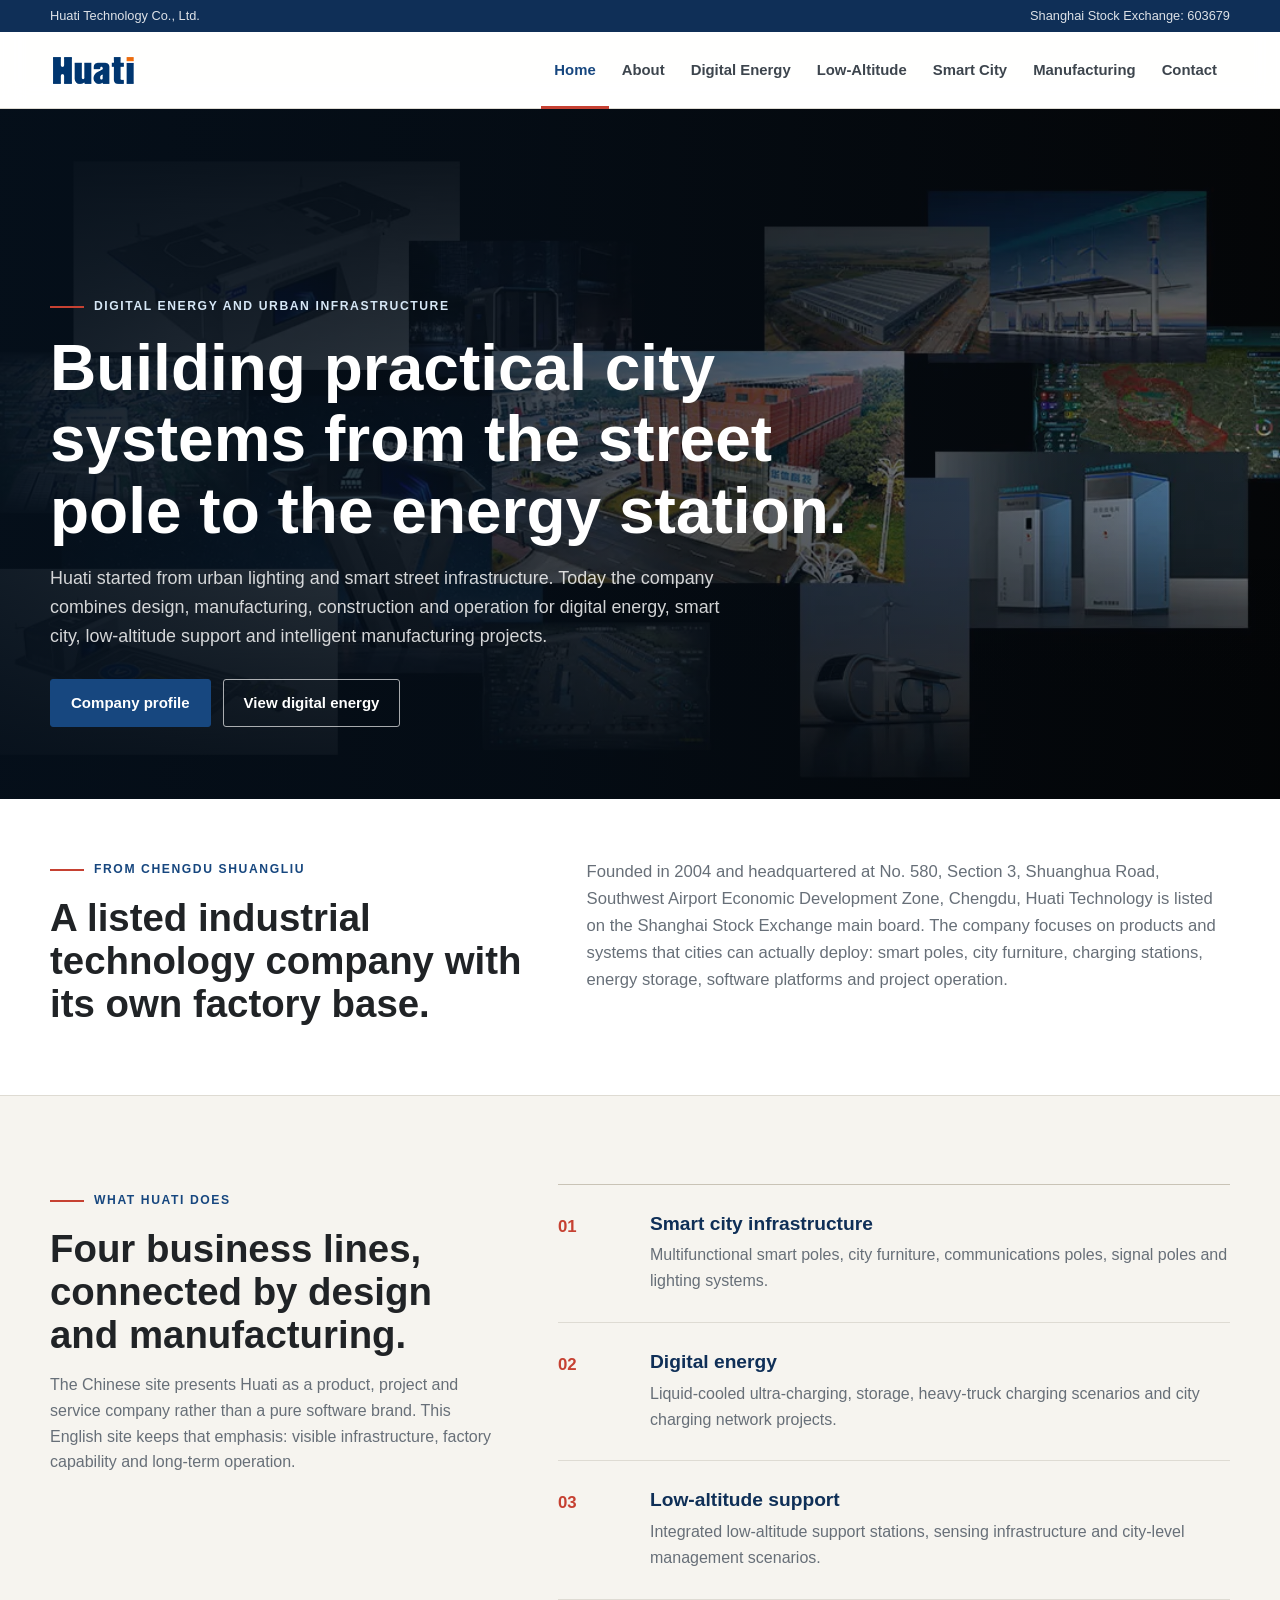
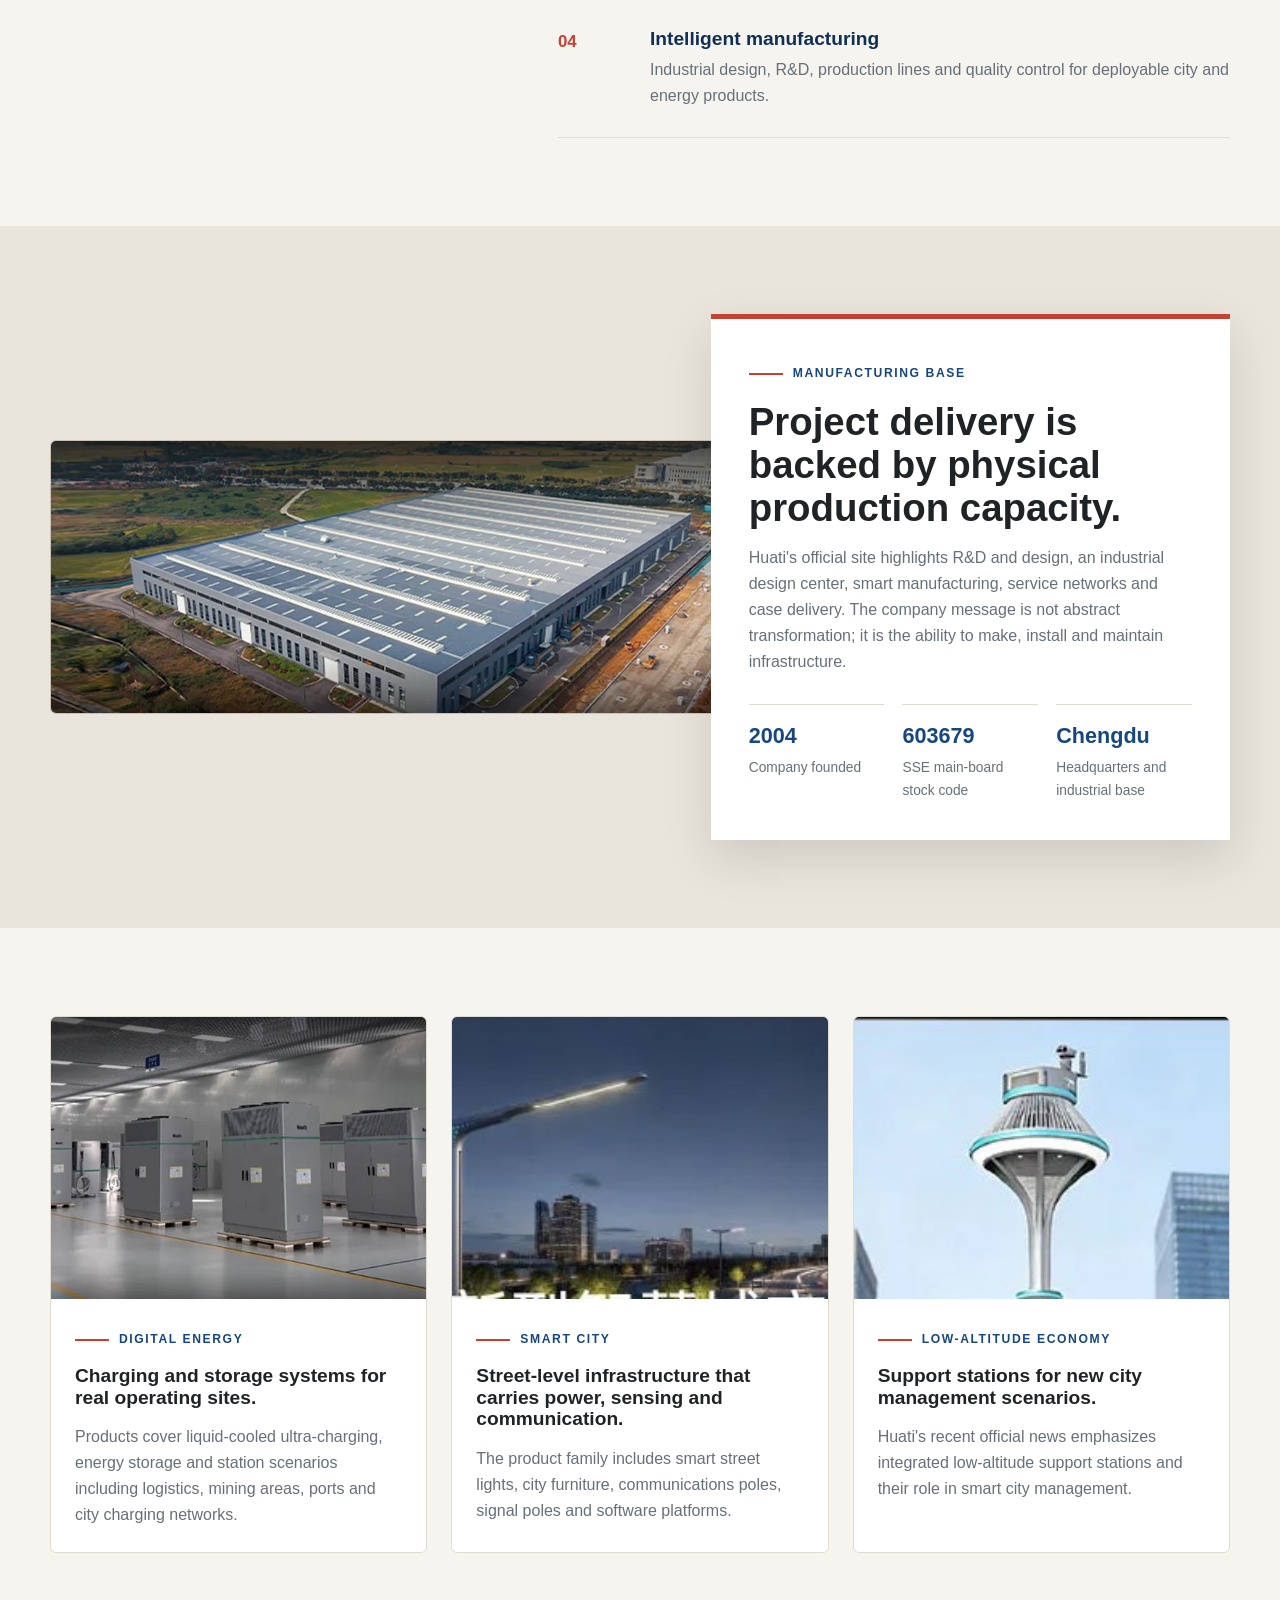
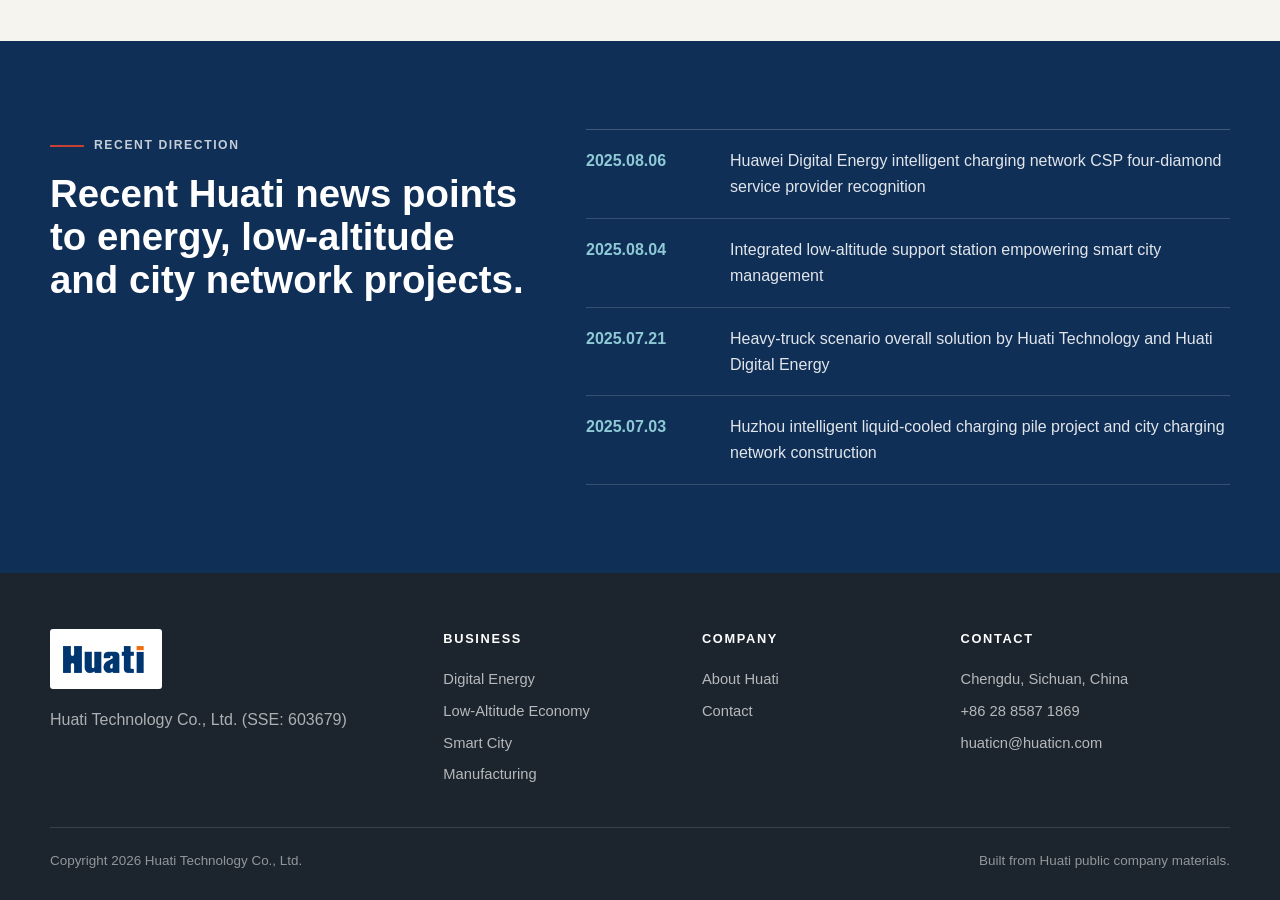
==== index.html @ 1b8c48bc "Initial Huati English website" ====
﻿<!doctype html>
<html lang="en">
<head>
  <meta charset="utf-8">
  <meta name="viewport" content="width=device-width, initial-scale=1">
  <title>Huati Technology | Digital Energy, Smart City and Urban Infrastructure</title>
  <meta name="description" content="Huati Technology Co., Ltd. (SSE: 603679) is a Chengdu-based listed company delivering smart city infrastructure, digital energy, intelligent manufacturing and low-altitude support systems.">
  <link rel="stylesheet" href="css/style.css">
  <link rel="icon" href="images/huati-logo-en.png">
</head>
<body>

<header class="site-header">
  <div class="topbar">
    <div class="wrap topbar-inner">
      <span>Huati Technology Co., Ltd.</span>
      <span>Shanghai Stock Exchange: 603679</span>
    </div>
  </div>
  <div class="wrap nav">
    <a class="brand" href="index.html" aria-label="Huati Technology home">
      <img src="images/huati-logo-en.png" alt="Huati Technology">
    </a>
    <button class="nav-toggle" aria-label="Menu"><span></span><span></span><span></span></button>
    <ul class="nav-links">
      <li><a href="index.html" class="active">Home</a></li>
      <li><a href="about.html">About</a></li>
      <li><a href="digital-energy.html">Digital Energy</a></li>
      <li><a href="low-altitude.html">Low-Altitude</a></li>
      <li><a href="smart-city.html">Smart City</a></li>
      <li><a href="manufacturing.html">Manufacturing</a></li>
      <li><a href="contact.html">Contact</a></li>
    </ul>
  </div>
</header>

<main>
  <section class="hero hero--home">
    <div class="hero-photo">
      <img src="images/collage.jpg" alt="Huati smart city, energy and manufacturing project collage">
    </div>
    <div class="wrap hero-panel">
      <p class="kicker">Digital energy and urban infrastructure</p>
      <h1>Building practical city systems from the street pole to the energy station.</h1>
      <p class="hero-lead">Huati started from urban lighting and smart street infrastructure. Today the company combines design, manufacturing, construction and operation for digital energy, smart city, low-altitude support and intelligent manufacturing projects.</p>
      <div class="hero-actions">
        <a href="about.html" class="btn btn--primary">Company profile</a>
        <a href="digital-energy.html" class="btn btn--plain">View digital energy</a>
      </div>
    </div>
  </section>

  <section class="section intro-strip">
    <div class="wrap intro-grid">
      <div>
        <p class="kicker">From Chengdu Shuangliu</p>
        <h2>A listed industrial technology company with its own factory base.</h2>
      </div>
      <p>Founded in 2004 and headquartered at No. 580, Section 3, Shuanghua Road, Southwest Airport Economic Development Zone, Chengdu, Huati Technology is listed on the Shanghai Stock Exchange main board. The company focuses on products and systems that cities can actually deploy: smart poles, city furniture, charging stations, energy storage, software platforms and project operation.</p>
    </div>
  </section>

  <section class="section">
    <div class="wrap feature-row">
      <div class="feature-copy">
        <p class="kicker">What Huati does</p>
        <h2>Four business lines, connected by design and manufacturing.</h2>
        <p>The Chinese site presents Huati as a product, project and service company rather than a pure software brand. This English site keeps that emphasis: visible infrastructure, factory capability and long-term operation.</p>
      </div>
      <div class="business-list">
        <a href="smart-city.html" class="business-item reveal">
          <span>01</span>
          <div>
            <h3>Smart city infrastructure</h3>
            <p>Multifunctional smart poles, city furniture, communications poles, signal poles and lighting systems.</p>
          </div>
        </a>
        <a href="digital-energy.html" class="business-item reveal">
          <span>02</span>
          <div>
            <h3>Digital energy</h3>
            <p>Liquid-cooled ultra-charging, storage, heavy-truck charging scenarios and city charging network projects.</p>
          </div>
        </a>
        <a href="low-altitude.html" class="business-item reveal">
          <span>03</span>
          <div>
            <h3>Low-altitude support</h3>
            <p>Integrated low-altitude support stations, sensing infrastructure and city-level management scenarios.</p>
          </div>
        </a>
        <a href="manufacturing.html" class="business-item reveal">
          <span>04</span>
          <div>
            <h3>Intelligent manufacturing</h3>
            <p>Industrial design, R&D, production lines and quality control for deployable city and energy products.</p>
          </div>
        </a>
      </div>
    </div>
  </section>

  <section class="section section--image">
    <div class="wrap image-story">
      <figure class="wide-photo reveal">
        <img src="images/factory-aerial.jpg" alt="Huati intelligent manufacturing base aerial view">
      </figure>
      <div class="story-card reveal">
        <p class="kicker">Manufacturing base</p>
        <h2>Project delivery is backed by physical production capacity.</h2>
        <p>Huati's official site highlights R&D and design, an industrial design center, smart manufacturing, service networks and case delivery. The company message is not abstract transformation; it is the ability to make, install and maintain infrastructure.</p>
        <dl class="fact-list">
          <div><dt>2004</dt><dd>Company founded</dd></div>
          <div><dt>603679</dt><dd>SSE main-board stock code</dd></div>
          <div><dt>Chengdu</dt><dd>Headquarters and industrial base</dd></div>
        </dl>
      </div>
    </div>
  </section>

  <section class="section">
    <div class="wrap project-grid">
      <article class="project-card reveal">
        <img src="images/ultracharging-factory.jpg" alt="Liquid-cooled ultra-charging equipment in Huati factory">
        <div>
          <p class="kicker">Digital energy</p>
          <h3>Charging and storage systems for real operating sites.</h3>
          <p>Products cover liquid-cooled ultra-charging, energy storage and station scenarios including logistics, mining areas, ports and city charging networks.</p>
        </div>
      </article>
      <article class="project-card reveal">
        <img src="images/pillar-smartcity.jpg" alt="Smart city pole and urban infrastructure">
        <div>
          <p class="kicker">Smart city</p>
          <h3>Street-level infrastructure that carries power, sensing and communication.</h3>
          <p>The product family includes smart street lights, city furniture, communications poles, signal poles and software platforms.</p>
        </div>
      </article>
      <article class="project-card reveal">
        <img src="images/pillar-lowaltitude.jpg" alt="Low-altitude support infrastructure concept">
        <div>
          <p class="kicker">Low-altitude economy</p>
          <h3>Support stations for new city management scenarios.</h3>
          <p>Huati's recent official news emphasizes integrated low-altitude support stations and their role in smart city management.</p>
        </div>
      </article>
    </div>
  </section>

  <section class="section news-band">
    <div class="wrap news-layout">
      <div>
        <p class="kicker">Recent direction</p>
        <h2>Recent Huati news points to energy, low-altitude and city network projects.</h2>
      </div>
      <ul class="news-list">
        <li><span>2025.08.06</span>Huawei Digital Energy intelligent charging network CSP four-diamond service provider recognition</li>
        <li><span>2025.08.04</span>Integrated low-altitude support station empowering smart city management</li>
        <li><span>2025.07.21</span>Heavy-truck scenario overall solution by Huati Technology and Huati Digital Energy</li>
        <li><span>2025.07.03</span>Huzhou intelligent liquid-cooled charging pile project and city charging network construction</li>
      </ul>
    </div>
  </section>
</main>

<footer class="site-footer">
  <div class="wrap footer-top">
    <div class="footer-brand">
      <img src="images/huati-logo-en.png" alt="Huati Technology">
      <p>Huati Technology Co., Ltd. (SSE: 603679)</p>
    </div>
    <div class="footer-col">
      <h5>Business</h5>
      <a href="digital-energy.html">Digital Energy</a>
      <a href="low-altitude.html">Low-Altitude Economy</a>
      <a href="smart-city.html">Smart City</a>
      <a href="manufacturing.html">Manufacturing</a>
    </div>
    <div class="footer-col">
      <h5>Company</h5>
      <a href="about.html">About Huati</a>
      <a href="contact.html">Contact</a>
    </div>
    <div class="footer-col">
      <h5>Contact</h5>
      <span>Chengdu, Sichuan, China</span>
      <a href="tel:+862885871869">+86 28 8587 1869</a>
      <a href="mailto:huaticn@huaticn.com">huaticn@huaticn.com</a>
    </div>
  </div>
  <div class="wrap footer-bottom">
    <span>Copyright 2026 Huati Technology Co., Ltd.</span>
    <span>Built from Huati public company materials.</span>
  </div>
</footer>

<script src="js/main.js"></script>
</body>
</html>
---- css/style.css ----
/* Huati Technology English site */
:root {
  --paper: #f6f4ef;
  --white: #ffffff;
  --ink: #202326;
  --muted: #676f78;
  --faint: #8d959c;
  --line: #dedbd3;
  --line-strong: #c9c3b6;
  --blue: #17477f;
  --blue-deep: #0f2f57;
  --cyan: #2b8fa3;
  --red: #c64132;
  --gold: #b58a45;
  --maxw: 1180px;
  --radius: 6px;
  --ease: cubic-bezier(.22,.61,.36,1);
  --font: "Segoe UI", Arial, "Helvetica Neue", sans-serif;
}

* { box-sizing: border-box; }
html { scroll-behavior: smooth; }
body {
  margin: 0;
  font-family: var(--font);
  color: var(--ink);
  background: var(--paper);
  line-height: 1.62;
  -webkit-font-smoothing: antialiased;
  overflow-x: hidden;
}

img { display: block; max-width: 100%; }
a { color: inherit; text-decoration: none; }
.wrap { width: min(var(--maxw), calc(100% - 48px)); margin: 0 auto; }

h1, h2, h3, h4 { margin: 0 0 16px; line-height: 1.12; font-weight: 650; letter-spacing: 0; }
h1 { font-size: clamp(2.45rem, 5vw, 4.85rem); }
h2 { font-size: clamp(1.85rem, 3vw, 3rem); }
h3 { font-size: 1.2rem; }
p { margin: 0 0 18px; color: var(--muted); }
.gold { color: var(--gold); }
.kicker,
.eyebrow {
  display: inline-flex;
  align-items: center;
  gap: 10px;
  margin: 0 0 16px;
  color: var(--blue);
  font-size: .76rem;
  font-weight: 700;
  letter-spacing: .13em;
  text-transform: uppercase;
}
.kicker::before,
.eyebrow::before {
  content: "";
  width: 34px;
  height: 2px;
  background: var(--red);
}

.section { padding: 88px 0; }
.section--tight { padding: 64px 0; }
.section-head { max-width: 760px; margin-bottom: 38px; }
.section-head p { font-size: 1.05rem; }

.btn {
  display: inline-flex;
  align-items: center;
  justify-content: center;
  gap: 8px;
  min-height: 44px;
  padding: 11px 20px;
  border: 1px solid var(--blue);
  border-radius: 3px;
  font-size: .94rem;
  font-weight: 650;
  transition: background .25s, color .25s, transform .25s;
}
.btn:hover { transform: translateY(-1px); }
.btn--primary,
.btn--gold {
  background: var(--blue);
  color: #fff;
  border-color: var(--blue);
}
.btn--plain,
.btn--ghost {
  background: transparent;
  color: var(--blue);
}

.site-header {
  position: sticky;
  top: 0;
  z-index: 100;
  background: rgba(255,255,255,.94);
  border-bottom: 1px solid var(--line);
  backdrop-filter: blur(12px);
}
.topbar {
  background: var(--blue-deep);
  color: rgba(255,255,255,.86);
  font-size: .8rem;
}
.topbar-inner {
  min-height: 32px;
  display: flex;
  align-items: center;
  justify-content: space-between;
  gap: 18px;
}
.nav {
  height: 76px;
  display: flex;
  align-items: center;
  justify-content: space-between;
}
.brand { display: inline-flex; align-items: center; }
.brand img { width: 92px; max-height: 44px; object-fit: contain; }
.brand .brand-sub { display: none; }
.nav-links {
  display: flex;
  align-items: center;
  gap: 0;
  margin: 0;
  padding: 0;
  list-style: none;
}
.nav-links a {
  display: block;
  padding: 27px 13px 24px;
  border-bottom: 3px solid transparent;
  color: #3d454d;
  font-size: .93rem;
  font-weight: 600;
}
.nav-links a:hover,
.nav-links a.active {
  color: var(--blue);
  border-bottom-color: var(--red);
}
.nav-cta { margin-left: 10px; }
.nav-cta .btn { min-height: 38px; padding: 8px 16px; border-bottom: 1px solid var(--blue); color: #fff; }
.nav-toggle {
  display: none;
  width: 42px;
  height: 42px;
  border: 1px solid var(--line-strong);
  background: #fff;
}
.nav-toggle span {
  display: block;
  width: 22px;
  height: 2px;
  margin: 5px auto;
  background: var(--blue-deep);
}

.hero--home {
  position: relative;
  min-height: 690px;
  display: grid;
  align-items: end;
  padding: 130px 0 72px;
  background: #111;
  overflow: hidden;
}
.hero-photo {
  position: absolute;
  inset: 0;
}
.hero-photo img {
  width: 100%;
  height: 100%;
  object-fit: cover;
  opacity: .72;
}
.hero-photo::after {
  content: "";
  position: absolute;
  inset: 0;
  background: linear-gradient(90deg, rgba(5,16,28,.9) 0%, rgba(5,16,28,.68) 42%, rgba(5,16,28,.15) 100%),
              linear-gradient(0deg, rgba(0,0,0,.34), transparent 55%);
}
.hero-panel {
  position: relative;
  z-index: 1;
  max-width: var(--maxw);
}
.hero-panel h1 {
  max-width: 850px;
  color: #fff;
  text-wrap: balance;
}
.hero-panel .kicker { color: #d6e7f6; }
.hero-panel .kicker::before { background: var(--red); }
.hero-lead {
  max-width: 690px;
  color: rgba(255,255,255,.82);
  font-size: 1.12rem;
}
.hero-actions { display: flex; gap: 12px; flex-wrap: wrap; margin-top: 28px; }
.hero-actions .btn--plain {
  color: #fff;
  border-color: rgba(255,255,255,.65);
}

.intro-strip {
  padding: 54px 0;
  background: #fff;
  border-bottom: 1px solid var(--line);
}
.intro-grid {
  display: grid;
  grid-template-columns: .75fr 1fr;
  gap: 54px;
  align-items: start;
}
.intro-grid p:last-child {
  margin: 6px 0 0;
  font-size: 1.04rem;
}

.feature-row,
.split,
.contact-grid {
  display: grid;
  grid-template-columns: .8fr 1.2fr;
  gap: 60px;
  align-items: start;
}
.feature-copy { position: sticky; top: 130px; }
.business-list {
  border-top: 1px solid var(--line-strong);
}
.business-item {
  display: grid;
  grid-template-columns: 72px 1fr;
  gap: 20px;
  padding: 28px 0;
  border-bottom: 1px solid var(--line);
}
.business-item > span {
  color: var(--red);
  font-weight: 800;
  font-size: 1.05rem;
}
.business-item h3 { margin-bottom: 8px; color: var(--blue-deep); }
.business-item p { margin: 0; }
.business-item:hover h3 { color: var(--red); }

.section--image {
  background: #e9e5dc;
}
.image-story {
  display: grid;
  grid-template-columns: 1.35fr .75fr;
  gap: 34px;
  align-items: center;
}
.wide-photo,
.split-media {
  margin: 0;
  overflow: hidden;
  border-radius: var(--radius);
  border: 1px solid var(--line-strong);
  background: #ddd;
}
.wide-photo img,
.split-media img {
  width: 100%;
  height: 100%;
  object-fit: cover;
}
.story-card {
  margin-left: -110px;
  padding: 38px;
  background: #fff;
  border-top: 5px solid var(--red);
  box-shadow: 0 18px 45px rgba(30,35,40,.14);
}
.fact-list {
  display: grid;
  grid-template-columns: repeat(3, 1fr);
  gap: 18px;
  margin: 30px 0 0;
}
.fact-list div { border-top: 1px solid var(--line); padding-top: 14px; }
.fact-list dt { color: var(--blue); font-size: 1.35rem; font-weight: 800; }
.fact-list dd { margin: 3px 0 0; color: var(--muted); font-size: .86rem; }

.project-grid,
.pillar-grid,
.card-grid,
.value-grid,
.partner-grid {
  display: grid;
  grid-template-columns: repeat(3, 1fr);
  gap: 24px;
}
.project-card,
.pillar,
.card,
.value,
.partner {
  background: #fff;
  border: 1px solid var(--line);
  border-radius: var(--radius);
  overflow: hidden;
  transition: transform .25s, box-shadow .25s, border-color .25s;
}
.project-card:hover,
.pillar:hover,
.card:hover,
.value:hover,
.partner:hover {
  transform: translateY(-3px);
  border-color: var(--line-strong);
  box-shadow: 0 16px 34px rgba(25,33,40,.09);
}
.project-card img,
.pillar-media img {
  width: 100%;
  aspect-ratio: 4 / 3;
  object-fit: cover;
}
.project-card div,
.pillar-body,
.card,
.value,
.partner {
  padding: 24px;
}
.project-card p:last-child,
.pillar-body p,
.card p,
.value p { margin-bottom: 0; }

.news-band,
.band {
  background: var(--blue-deep);
  color: #fff;
}
.news-band p,
.news-band .kicker,
.band p,
.band .section-head p { color: rgba(255,255,255,.76); }
.band .card,
.band .value,
.band .partner {
  color: var(--ink);
}
.band .card h3,
.band .value h3,
.band .partner h3 {
  color: var(--blue-deep);
}
.band .card p,
.band .value p,
.band .partner small {
  color: var(--muted);
}
.news-layout {
  display: grid;
  grid-template-columns: .85fr 1.15fr;
  gap: 60px;
}
.news-list {
  margin: 0;
  padding: 0;
  list-style: none;
  border-top: 1px solid rgba(255,255,255,.2);
}
.news-list li {
  display: grid;
  grid-template-columns: 120px 1fr;
  gap: 24px;
  padding: 18px 0;
  border-bottom: 1px solid rgba(255,255,255,.16);
  color: rgba(255,255,255,.88);
}
.news-list span {
  color: #8ec9d5;
  font-weight: 700;
}

.page-hero {
  position: relative;
  min-height: 480px;
  display: grid;
  align-items: end;
  padding: 112px 0 74px;
  background-color: var(--blue-deep);
  background-position: center;
  background-size: cover;
  color: #fff;
  overflow: hidden;
}
.page-hero::before {
  content: "";
  position: absolute;
  inset: 0;
  background: linear-gradient(90deg, rgba(7,23,42,.92) 0%, rgba(7,23,42,.76) 44%, rgba(7,23,42,.28) 100%),
              linear-gradient(0deg, rgba(7,23,42,.34), rgba(7,23,42,.08));
}
.page-hero--about { background-image: url("../images/source-banner2.jpg"); }
.page-hero--energy { background-image: url("../images/hero-energy-cropped.jpg"); }
.page-hero--low { background-image: url("../images/source-banner1.jpg"); }
.page-hero--city { background-image: url("../images/source-smartcity-case.jpg"); }
.page-hero--manufacturing { background-image: url("../images/storage-factory.jpg"); }
.page-hero--contact { background-image: url("../images/collage.jpg"); }
.page-hero-inner {
  position: relative;
  z-index: 1;
}
.page-hero h1 { max-width: 780px; }
.page-hero p { max-width: 680px; color: rgba(255,255,255,.78); font-size: 1.08rem; }
.breadcrumb { margin-bottom: 22px; color: rgba(255,255,255,.65); font-size: .86rem; }
.breadcrumb a:hover { color: #fff; }
.page-hero .eyebrow { color: #d6e7f6; }
.page-hero .gold { color: #f3c45e; }
.hero-glow,
.hero-arc { display: none; }

.split { grid-template-columns: 1fr 1fr; align-items: center; }
.split.rev .split-media { order: 2; }
.split-copy p { font-size: 1rem; }
.check-list {
  margin: 22px 0 30px;
  padding: 0;
  list-style: none;
  display: grid;
  gap: 10px;
}
.check-list li {
  position: relative;
  padding-left: 24px;
  color: var(--muted);
}
.check-list li::before {
  content: "";
  position: absolute;
  left: 0;
  top: .72em;
  width: 8px;
  height: 8px;
  background: var(--red);
}

.pillar-grid { grid-template-columns: repeat(2, 1fr); }
.pillar { display: block; color: inherit; }
.pillar-body .num { color: var(--red); font-weight: 800; }
.pillar-body .more { color: var(--blue); font-weight: 700; }

.card-grid,
.value-grid { grid-template-columns: repeat(auto-fit, minmax(240px, 1fr)); }
.card .ic {
  width: 42px;
  height: 42px;
  display: grid;
  place-items: center;
  margin-bottom: 16px;
  background: #edf4f7;
  border-radius: 4px;
}
.card .ic svg { width: 24px; height: 24px; stroke: var(--blue); }
.stat-row {
  display: grid;
  grid-template-columns: repeat(4, 1fr);
  gap: 22px;
}
.stat-row .stat {
  padding: 24px;
  background: #fff;
  border: 1px solid var(--line);
  border-radius: var(--radius);
}
.stat-row .stat b { display: block; color: var(--blue-deep); font-size: 2rem; }
.stat-row .stat span { color: var(--muted); }
.band .stat-row .stat {
  background: transparent;
  border-color: rgba(255,255,255,.18);
}
.band .stat-row .stat b { color: #fff; }
.band .stat-row .stat span { color: rgba(255,255,255,.72); }

.timeline {
  margin: 0;
  padding: 0;
  list-style: none;
  border-top: 1px solid var(--line-strong);
}
.timeline li {
  display: grid;
  grid-template-columns: 120px 1fr;
  gap: 22px;
  padding: 18px 0;
  border-bottom: 1px solid var(--line);
}
.timeline .yr { color: var(--red); font-weight: 800; }
.timeline p { margin: 0; }

.contact-grid { grid-template-columns: .8fr 1.2fr; }
.contact-info .row {
  display: grid;
  grid-template-columns: 42px 1fr;
  gap: 16px;
  padding: 20px 0;
  border-bottom: 1px solid var(--line);
}
.contact-info .ic {
  width: 42px;
  height: 42px;
  display: grid;
  place-items: center;
  border-radius: 4px;
  background: #edf4f7;
}
.contact-info .ic svg { width: 21px; height: 21px; stroke: var(--blue); }
.form {
  padding: 30px;
  background: #fff;
  border: 1px solid var(--line);
  border-radius: var(--radius);
}
.field { margin-bottom: 16px; }
.field label {
  display: block;
  margin-bottom: 7px;
  color: #3d454d;
  font-weight: 650;
  font-size: .88rem;
}
.field input,
.field textarea,
.field select {
  width: 100%;
  padding: 12px 13px;
  border: 1px solid var(--line-strong);
  border-radius: 3px;
  background: #fff;
  color: var(--ink);
  font-family: inherit;
}
.field textarea { min-height: 122px; resize: vertical; }
.field input:focus,
.field textarea:focus,
.field select:focus {
  outline: 2px solid rgba(43,143,163,.16);
  border-color: var(--cyan);
}
.form-note { color: var(--faint); font-size: .84rem; }

.cta {
  padding: 82px 0;
  background: #fff;
  text-align: center;
  border-top: 1px solid var(--line);
}
.cta .wrap { max-width: 760px; }
.cta .eyebrow { justify-content: center; }

.site-footer {
  background: #1c252d;
  color: rgba(255,255,255,.86);
  padding: 56px 0 28px;
}
.footer-top {
  display: grid;
  grid-template-columns: 1.6fr 1fr 1fr 1.2fr;
  gap: 34px;
}
.footer-brand img { width: 112px; padding: 10px; background: #fff; border-radius: 3px; }
.footer-brand p { margin: 18px 0 0; color: rgba(255,255,255,.64); }
.footer-col h5 {
  margin: 0 0 14px;
  color: #fff;
  font-size: .8rem;
  letter-spacing: .13em;
  text-transform: uppercase;
}
.footer-col a,
.footer-col span {
  display: block;
  padding: 4px 0;
  color: rgba(255,255,255,.68);
  font-size: .92rem;
}
.footer-col a:hover { color: #fff; }
.footer-bottom {
  display: flex;
  justify-content: space-between;
  gap: 16px;
  margin-top: 36px;
  padding-top: 22px;
  border-top: 1px solid rgba(255,255,255,.13);
  color: rgba(255,255,255,.52);
  font-size: .84rem;
}

.reveal {
  opacity: 1;
  transform: none;
}
.reveal.in {
  opacity: 1;
  transform: none;
}

@media (max-width: 1000px) {
  .nav-links a { padding-left: 8px; padding-right: 8px; font-size: .86rem; }
  .intro-grid,
  .feature-row,
  .image-story,
  .news-layout,
  .split,
  .contact-grid {
    grid-template-columns: 1fr;
  }
  .feature-copy { position: static; }
  .story-card { margin-left: 0; }
  .project-grid { grid-template-columns: 1fr; }
  .footer-top { grid-template-columns: 1fr 1fr; }
}

@media (max-width: 760px) {
  .wrap { width: min(100% - 34px, var(--maxw)); }
  .topbar-inner { flex-direction: column; align-items: flex-start; padding: 8px 0; gap: 2px; }
  .nav { height: 66px; }
  .brand img { width: 92px; }
  .nav-toggle { display: block; }
  .nav-links {
    position: fixed;
    left: 0;
    right: 0;
    top: 98px;
    display: block;
    padding: 8px 17px 18px;
    background: #fff;
    border-bottom: 1px solid var(--line);
    transform: translateY(-130%);
    transition: transform .28s var(--ease);
  }
  .nav-links.open { transform: translateY(0); }
  .nav-links a {
    padding: 13px 0;
    border-bottom: 1px solid var(--line);
  }
  .hero--home {
    min-height: 620px;
    padding: 88px 0 48px;
  }
  .hero-panel .kicker {
    display: flex;
    flex-wrap: wrap;
    align-items: center;
    max-width: 100%;
    font-size: .66rem;
    letter-spacing: .08em;
  }
  .hero-panel h1 {
    max-width: 100%;
    font-size: 1.72rem;
    line-height: 1.08;
    text-wrap: auto;
    overflow-wrap: anywhere;
  }
  .hero-lead {
    max-width: 100%;
    font-size: 1rem;
    overflow-wrap: anywhere;
  }
  .hero-actions .btn {
    flex: 1 1 100%;
    width: 100%;
    padding-left: 12px;
    padding-right: 12px;
  }
  .section { padding: 62px 0; }
  .business-item,
  .news-list li,
  .timeline li {
    grid-template-columns: 1fr;
    gap: 8px;
  }
  .fact-list,
  .stat-row,
  .pillar-grid {
    grid-template-columns: 1fr;
  }
  .split.rev .split-media { order: 0; }
  .footer-top,
  .footer-bottom {
    grid-template-columns: 1fr;
    display: grid;
  }
}
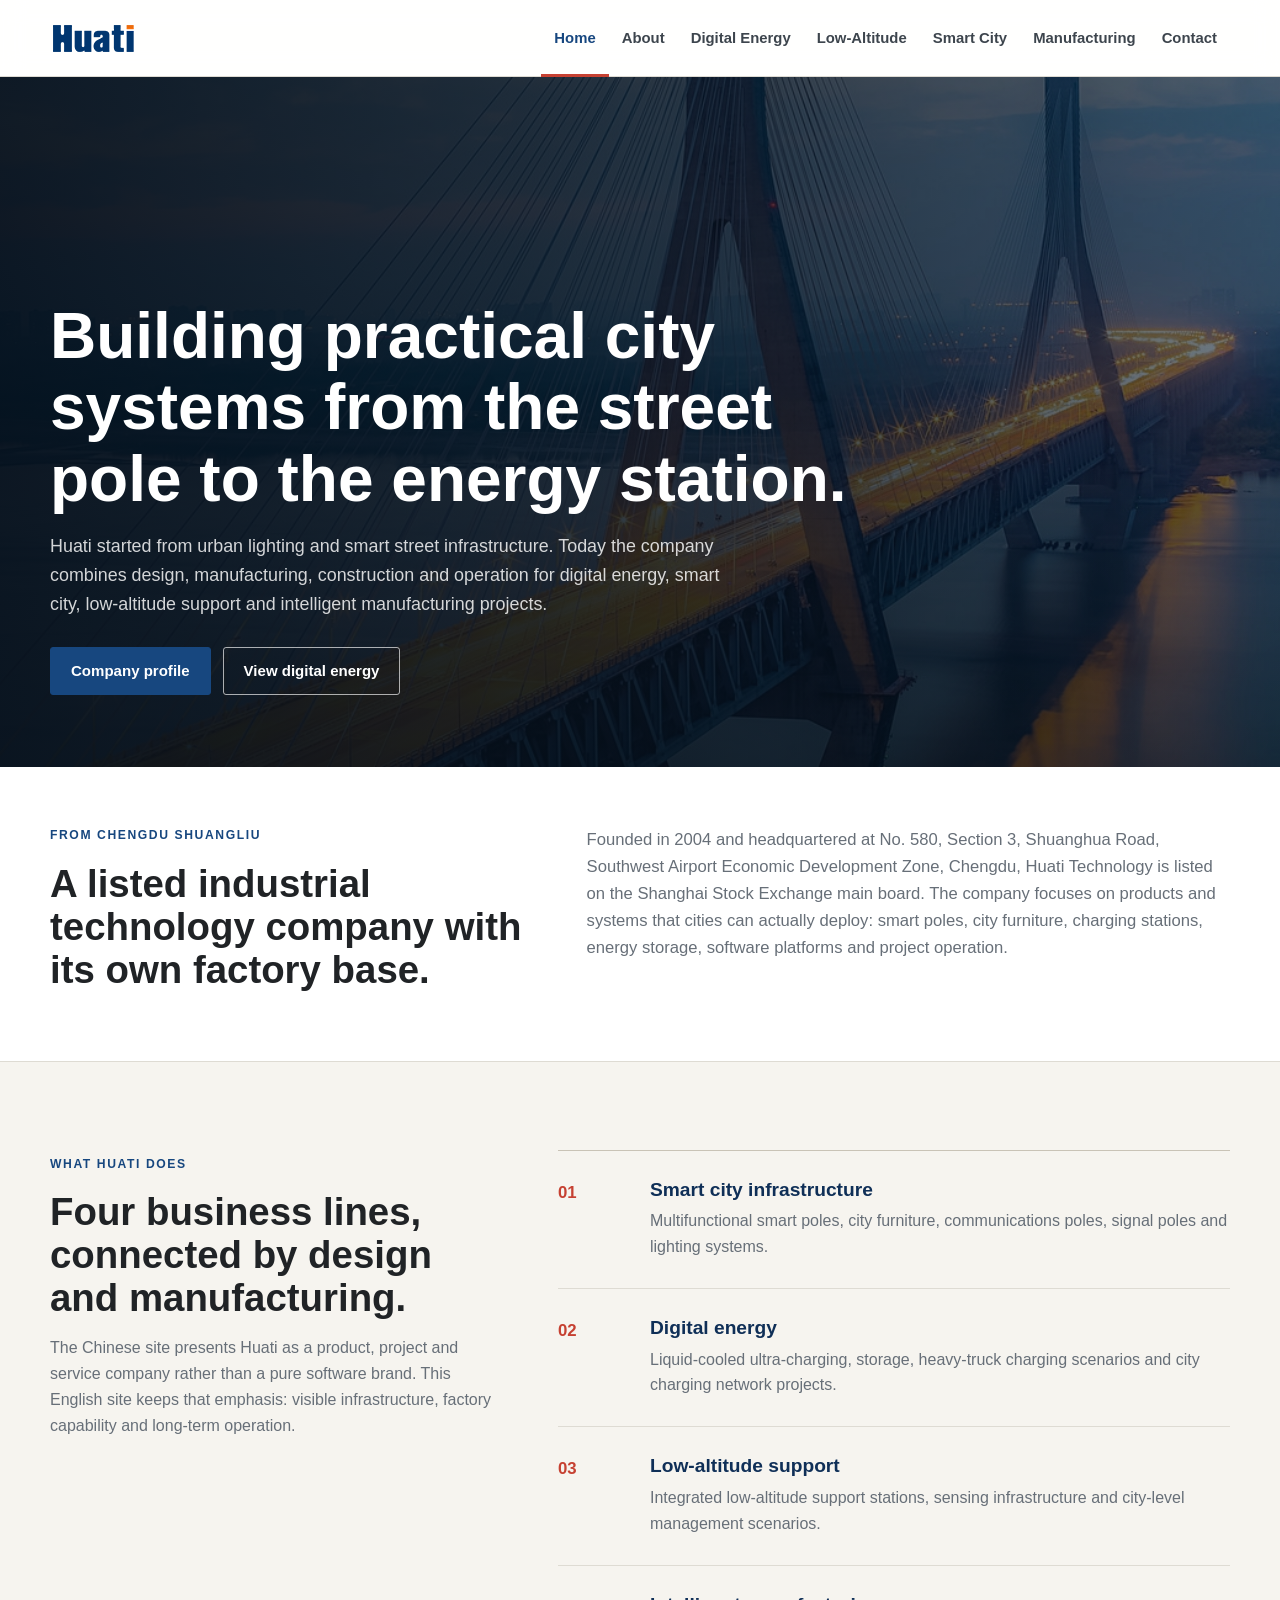
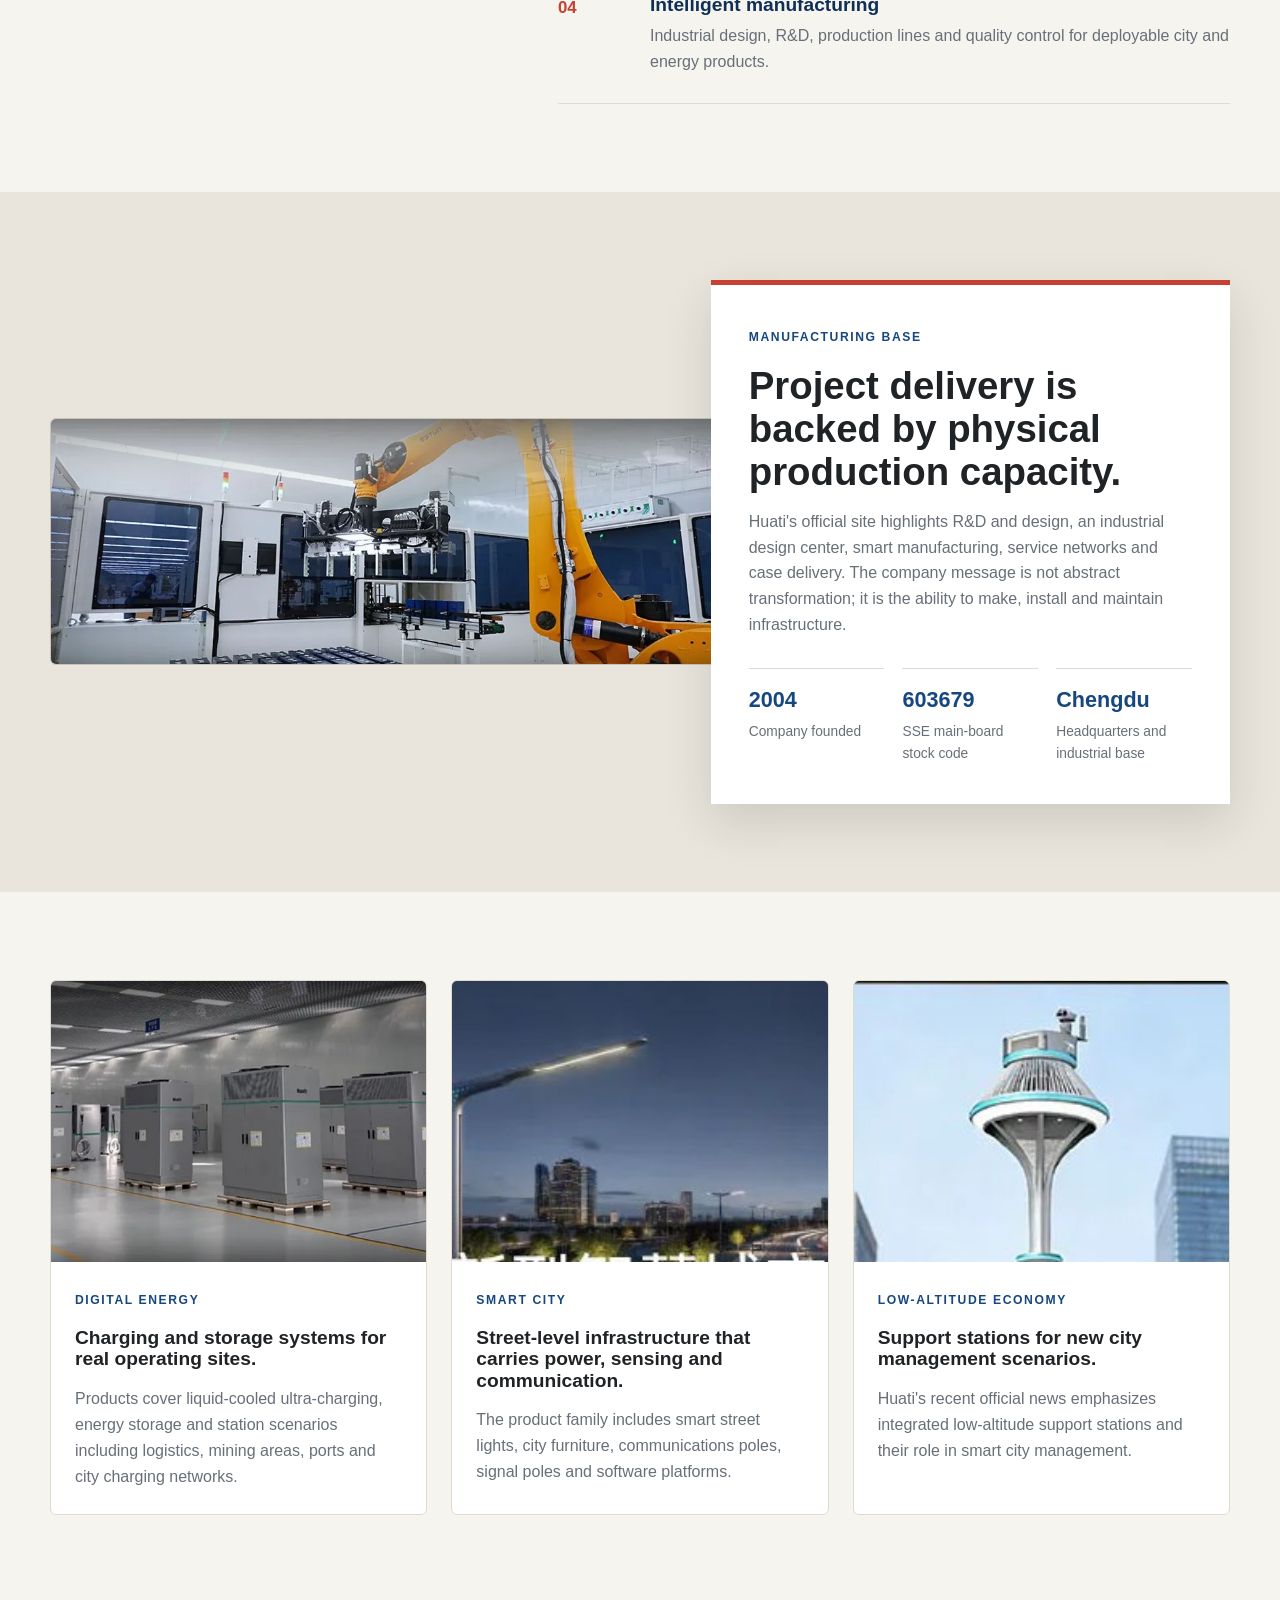
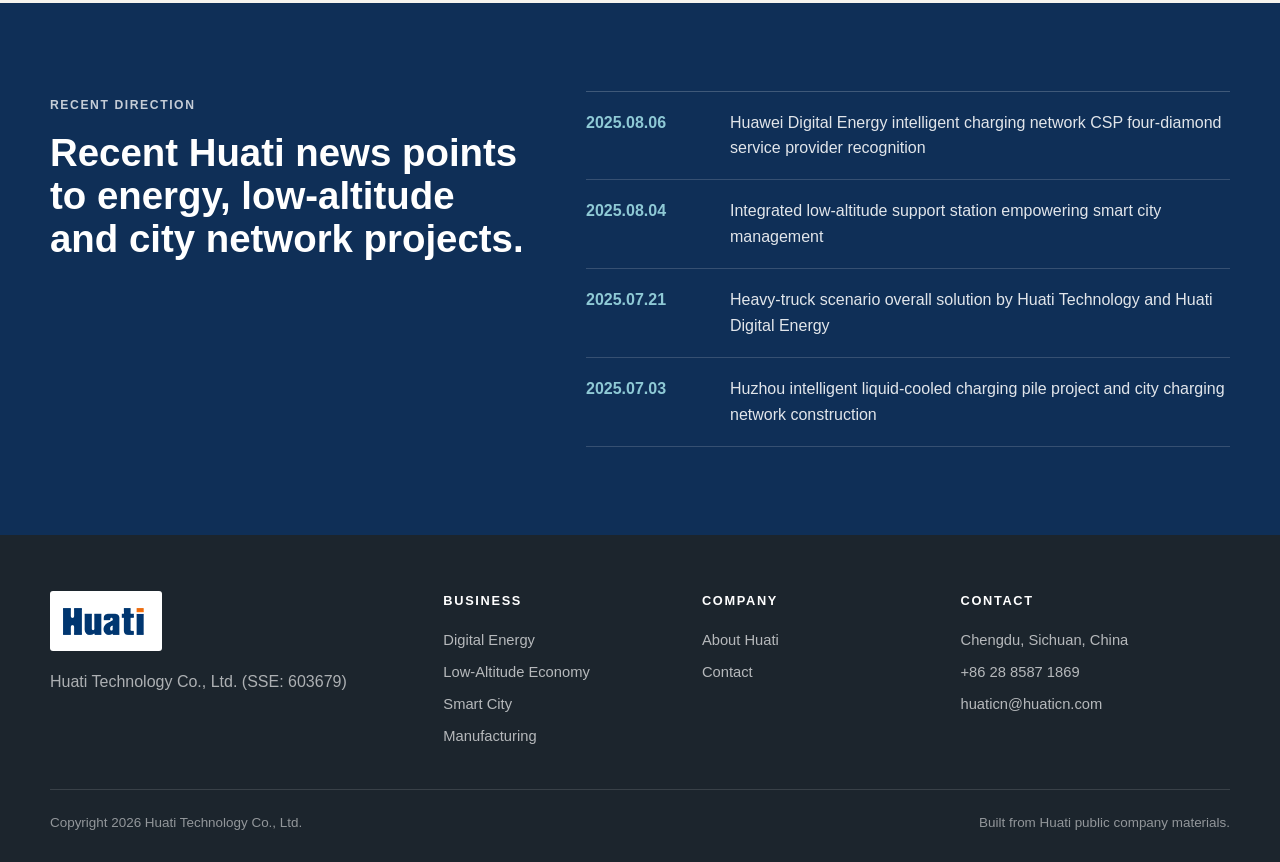
==== commit 2ab1d537: "Refine Huati site visuals and low-altitude imagery" ====
--- a/index.html
+++ b/index.html
@@ -11,12 +11,6 @@
 <body>
 
 <header class="site-header">
-  <div class="topbar">
-    <div class="wrap topbar-inner">
-      <span>Huati Technology Co., Ltd.</span>
-      <span>Shanghai Stock Exchange: 603679</span>
-    </div>
-  </div>
   <div class="wrap nav">
     <a class="brand" href="index.html" aria-label="Huati Technology home">
       <img src="images/huati-logo-en.png" alt="Huati Technology">
@@ -37,10 +31,9 @@
 <main>
   <section class="hero hero--home">
     <div class="hero-photo">
-      <img src="images/collage.jpg" alt="Huati smart city, energy and manufacturing project collage">
+      <img src="images/Bridge.jpg" alt="Cable-stayed bridge at dusk with Huati smart road lighting">
     </div>
     <div class="wrap hero-panel">
-      <p class="kicker">Digital energy and urban infrastructure</p>
       <h1>Building practical city systems from the street pole to the energy station.</h1>
       <p class="hero-lead">Huati started from urban lighting and smart street infrastructure. Today the company combines design, manufacturing, construction and operation for digital energy, smart city, low-altitude support and intelligent manufacturing projects.</p>
       <div class="hero-actions">
@@ -103,7 +96,7 @@
   <section class="section section--image">
     <div class="wrap image-story">
       <figure class="wide-photo reveal">
-        <img src="images/factory-aerial.jpg" alt="Huati intelligent manufacturing base aerial view">
+        <img src="images/storage-factory.jpg" alt="Huati energy-storage smart factory production line">
       </figure>
       <div class="story-card reveal">
         <p class="kicker">Manufacturing base</p>
--- a/css/style.css
+++ b/css/style.css
@@ -44,20 +44,12 @@
 .eyebrow {
   display: inline-flex;
   align-items: center;
-  gap: 10px;
   margin: 0 0 16px;
   color: var(--blue);
   font-size: .76rem;
   font-weight: 700;
   letter-spacing: .13em;
   text-transform: uppercase;
-}
-.kicker::before,
-.eyebrow::before {
-  content: "";
-  width: 34px;
-  height: 2px;
-  background: var(--red);
 }
 
 .section { padding: 88px 0; }
@@ -99,18 +91,6 @@
   border-bottom: 1px solid var(--line);
   backdrop-filter: blur(12px);
 }
-.topbar {
-  background: var(--blue-deep);
-  color: rgba(255,255,255,.86);
-  font-size: .8rem;
-}
-.topbar-inner {
-  min-height: 32px;
-  display: flex;
-  align-items: center;
-  justify-content: space-between;
-  gap: 18px;
-}
 .nav {
   height: 76px;
   display: flex;
@@ -195,7 +175,6 @@
   text-wrap: balance;
 }
 .hero-panel .kicker { color: #d6e7f6; }
-.hero-panel .kicker::before { background: var(--red); }
 .hero-lead {
   max-width: 690px;
   color: rgba(255,255,255,.82);
@@ -405,11 +384,11 @@
   background: linear-gradient(90deg, rgba(7,23,42,.92) 0%, rgba(7,23,42,.76) 44%, rgba(7,23,42,.28) 100%),
               linear-gradient(0deg, rgba(7,23,42,.34), rgba(7,23,42,.08));
 }
-.page-hero--about { background-image: url("../images/source-banner2.jpg"); }
-.page-hero--energy { background-image: url("../images/hero-energy-cropped.jpg"); }
-.page-hero--low { background-image: url("../images/source-banner1.jpg"); }
-.page-hero--city { background-image: url("../images/source-smartcity-case.jpg"); }
-.page-hero--manufacturing { background-image: url("../images/storage-factory.jpg"); }
+.page-hero--about { background-image: url("../images/night-road.jpg"); }
+.page-hero--energy { background-image: url("../images/source-energy-2025-b.jpg"); }
+.page-hero--low { background-image: url("../images/low-altitude-drone-clean.jpg"); }
+.page-hero--city { background-image: url("../images/source-banner2.jpg"); }
+.page-hero--manufacturing { background-image: url("../images/factory-aerial.jpg"); }
 .page-hero--contact { background-image: url("../images/collage.jpg"); }
 .page-hero-inner {
   position: relative;
@@ -421,6 +400,18 @@
 .breadcrumb a:hover { color: #fff; }
 .page-hero .eyebrow { color: #d6e7f6; }
 .page-hero .gold { color: #f3c45e; }
+.stock-badge {
+  display: inline-flex;
+  align-items: center;
+  margin: 22px 0 0;
+  padding: 8px 16px;
+  border: 1px solid rgba(255,255,255,.28);
+  border-radius: 999px;
+  color: rgba(255,255,255,.9);
+  font-size: .84rem;
+  letter-spacing: .02em;
+}
+.stock-badge strong { color: #f3c45e; margin-left: 5px; font-weight: 700; }
 .hero-glow,
 .hero-arc { display: none; }
 
@@ -519,6 +510,33 @@
   background: #edf4f7;
 }
 .contact-info .ic svg { width: 21px; height: 21px; stroke: var(--blue); }
+
+.contact-cards {
+  display: grid;
+  grid-template-columns: repeat(2, 1fr);
+  gap: 24px;
+}
+.contact-card {
+  padding: 30px;
+  background: #fff;
+  border: 1px solid var(--line);
+  border-top: 3px solid var(--blue);
+  border-radius: var(--radius);
+}
+.contact-card .ic {
+  width: 46px;
+  height: 46px;
+  display: grid;
+  place-items: center;
+  margin-bottom: 16px;
+  border-radius: 6px;
+  background: #edf4f7;
+}
+.contact-card .ic svg { width: 23px; height: 23px; stroke: var(--blue); }
+.contact-card h4 { margin: 0 0 8px; font-size: 1.1rem; color: var(--blue-deep); }
+.contact-card p { margin: 0; }
+.contact-card a:hover { color: var(--blue); }
+
 .form {
   padding: 30px;
   background: #fff;
@@ -627,7 +645,6 @@
 
 @media (max-width: 760px) {
   .wrap { width: min(100% - 34px, var(--maxw)); }
-  .topbar-inner { flex-direction: column; align-items: flex-start; padding: 8px 0; gap: 2px; }
   .nav { height: 66px; }
   .brand img { width: 92px; }
   .nav-toggle { display: block; }
@@ -635,7 +652,7 @@
     position: fixed;
     left: 0;
     right: 0;
-    top: 98px;
+    top: 66px;
     display: block;
     padding: 8px 17px 18px;
     background: #fff;
@@ -687,7 +704,8 @@
   }
   .fact-list,
   .stat-row,
-  .pillar-grid {
+  .pillar-grid,
+  .contact-cards {
     grid-template-columns: 1fr;
   }
   .split.rev .split-media { order: 0; }
